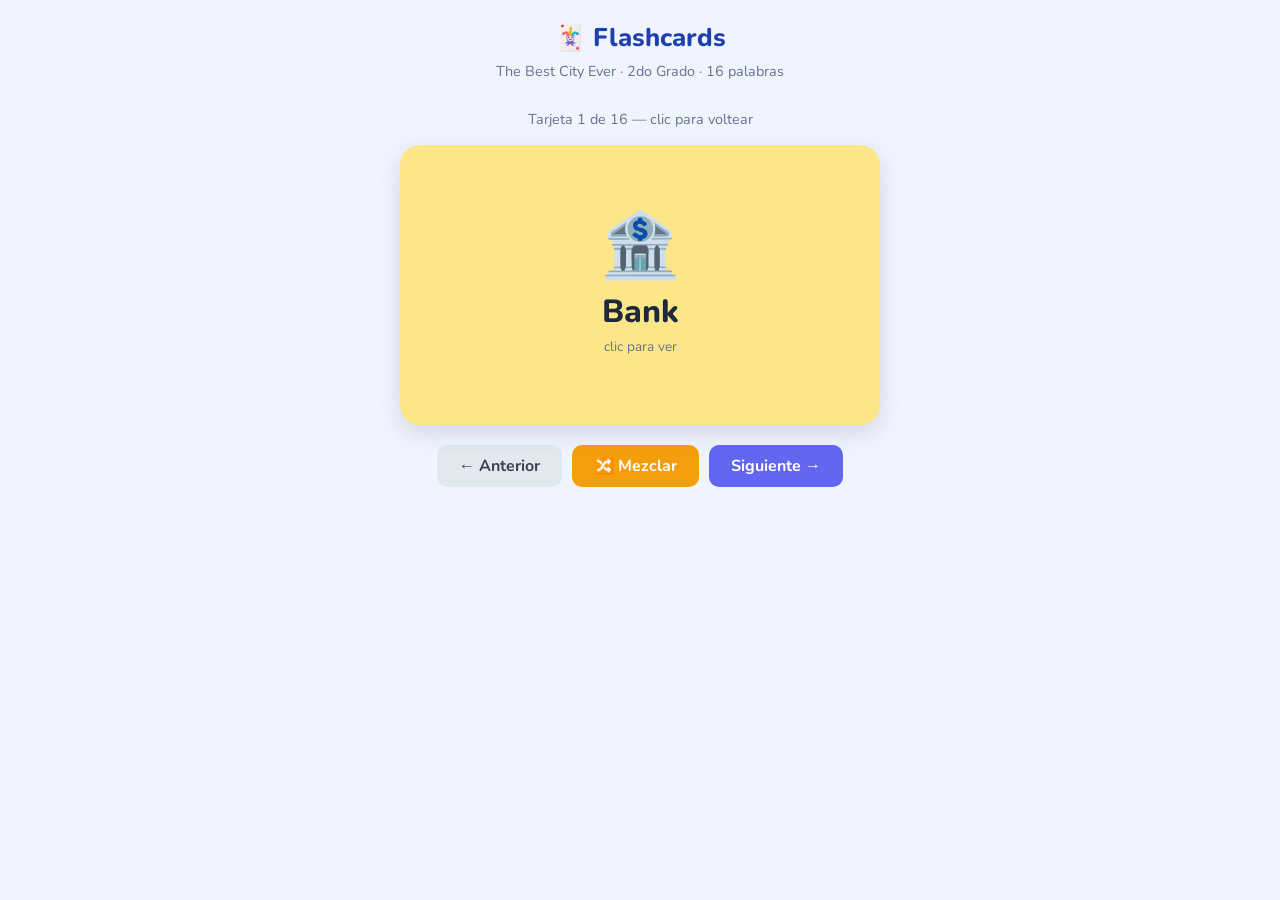
==== generado/2do/unit4/unit4_2do_flashcards.html @ e65393f5 "Actualizar material - 2026-06-15 10:07" ====
<!DOCTYPE html><html lang="en"><head>
<meta charset="UTF-8"><meta name="viewport" content="width=device-width,initial-scale=1">
<title>Flashcards — The Best City Ever</title>
<link href="https://fonts.googleapis.com/css2?family=Nunito:wght@400;700;800&display=swap" rel="stylesheet">
<style>

  *{box-sizing:border-box;margin:0;padding:0}
  body{font-family:'Nunito',Arial,sans-serif;background:#f0f4ff;min-height:100vh;padding:20px;color:#1e293b}
  h1{text-align:center;font-size:1.6rem;font-weight:800;color:#1e40af;margin-bottom:6px}
  .subtitle{text-align:center;color:#64748b;margin-bottom:28px;font-size:.9rem}
  button{font-family:inherit;cursor:pointer;border:none;border-radius:10px;font-weight:700;transition:all .15s}
  button:hover{opacity:.88;transform:translateY(-1px)}

.container{max-width:480px;margin:0 auto}
.progress{text-align:center;color:#64748b;font-size:.9rem;margin-bottom:16px}
.scene{width:100%;height:280px;perspective:1000px;margin-bottom:20px;cursor:pointer}
.card{width:100%;height:100%;position:relative;transform-style:preserve-3d;transition:transform .5s}
.card.flipped{transform:rotateY(180deg)}
.face{position:absolute;inset:0;border-radius:20px;display:flex;flex-direction:column;align-items:center;justify-content:center;gap:12px;backface-visibility:hidden;box-shadow:0 8px 24px rgba(0,0,0,.12)}
.front{background:var(--c)}
.back{transform:rotateY(180deg);background:#1e40af;color:white}
.emoji{font-size:4rem;line-height:1}
.word{font-size:2rem;font-weight:800;text-align:center;padding:0 16px}
.hint{font-size:.85rem;color:#64748b;margin-top:-8px}
.back .word{font-size:1.8rem}
.back .hint{color:#bfdbfe}
.controls{display:flex;gap:10px;justify-content:center;margin-bottom:16px}
.btn{padding:10px 22px;font-size:1rem;background:#6366f1;color:white}
.btn-sec{background:#e2e8f0;color:#374151}
.btn-mix{background:#f59e0b;color:white}
</style></head><body>
<div class="container">
  <h1>🃏 Flashcards</h1>
  <p class="subtitle">The Best City Ever · 2do Grado · <span id="cnt"></span></p>
  <div class="progress">Tarjeta <span id="idx">1</span> de <span id="tot"></span> — clic para voltear</div>
  <div class="scene" onclick="flip()">
    <div class="card" id="card">
      <div class="face front" id="front"><div class="emoji" id="emoji"></div><div class="word" id="word"></div><div class="hint">clic para ver</div></div>
      <div class="face back"><div class="word" id="back"></div></div>
    </div>
  </div>
  <div class="controls">
    <button class="btn btn-sec" onclick="prev()">← Anterior</button>
    <button class="btn btn-mix" onclick="mix()">🔀 Mezclar</button>
    <button class="btn" onclick="next()">Siguiente →</button>
  </div>
</div>
<script>
const ALL=[{"word":"Bank","emoji":"🏦","back":"Banco"},{"word":"Bookstore","emoji":"📚","back":"Librería"},{"word":"Bus Stop","emoji":"🚌","back":"Paradero"},{"word":"Computer Store","emoji":"💻","back":"Tienda de cómputo"},{"word":"Gas Station","emoji":"⛽","back":"Grifo"},{"word":"Hospital","emoji":"🏥","back":"Hospital"},{"word":"Movie Theater","emoji":"🎬","back":"Cine"},{"word":"Music Store","emoji":"🎵","back":"Tienda de música"},{"word":"Park","emoji":"🌳","back":"Parque"},{"word":"Pet Shop","emoji":"🐾","back":"Tienda de mascotas"},{"word":"Post Office","emoji":"📮","back":"Correos"},{"word":"Restaurant","emoji":"🍽️","back":"Restaurante"},{"word":"School","emoji":"🏫","back":"Colegio"},{"word":"Shopping Mall","emoji":"🛍️","back":"Centro comercial"},{"word":"Supermarket","emoji":"🛒","back":"Supermercado"},{"word":"Train Station","emoji":"🚂","back":"Estación de tren"}];
const COLORS=["#fde68a","#bfdbfe","#bbf7d0","#fecaca","#ddd6fe","#fed7aa","#99f6e4","#e9d5ff"];
let cards=[...ALL],i=0,flipped=false;
function show(){
  const c=cards[i];
  document.getElementById('card').classList.remove('flipped');
  document.getElementById('front').style.setProperty('--c',COLORS[i%COLORS.length]);
  document.getElementById('emoji').textContent=c.emoji;
  document.getElementById('word').textContent=c.word;
  document.getElementById('back').textContent=c.back;
  document.getElementById('idx').textContent=i+1;
  document.getElementById('tot').textContent=cards.length;
  document.getElementById('cnt').textContent=cards.length+' palabras';
  flipped=false;
}
function flip(){ document.getElementById('card').classList.toggle('flipped'); flipped=!flipped; }
function next(){ i=(i+1)%cards.length; show(); }
function prev(){ i=(i-1+cards.length)%cards.length; show(); }
function mix(){ cards=cards.sort(()=>Math.random()-.5); i=0; show(); }
show();
</script></body></html>
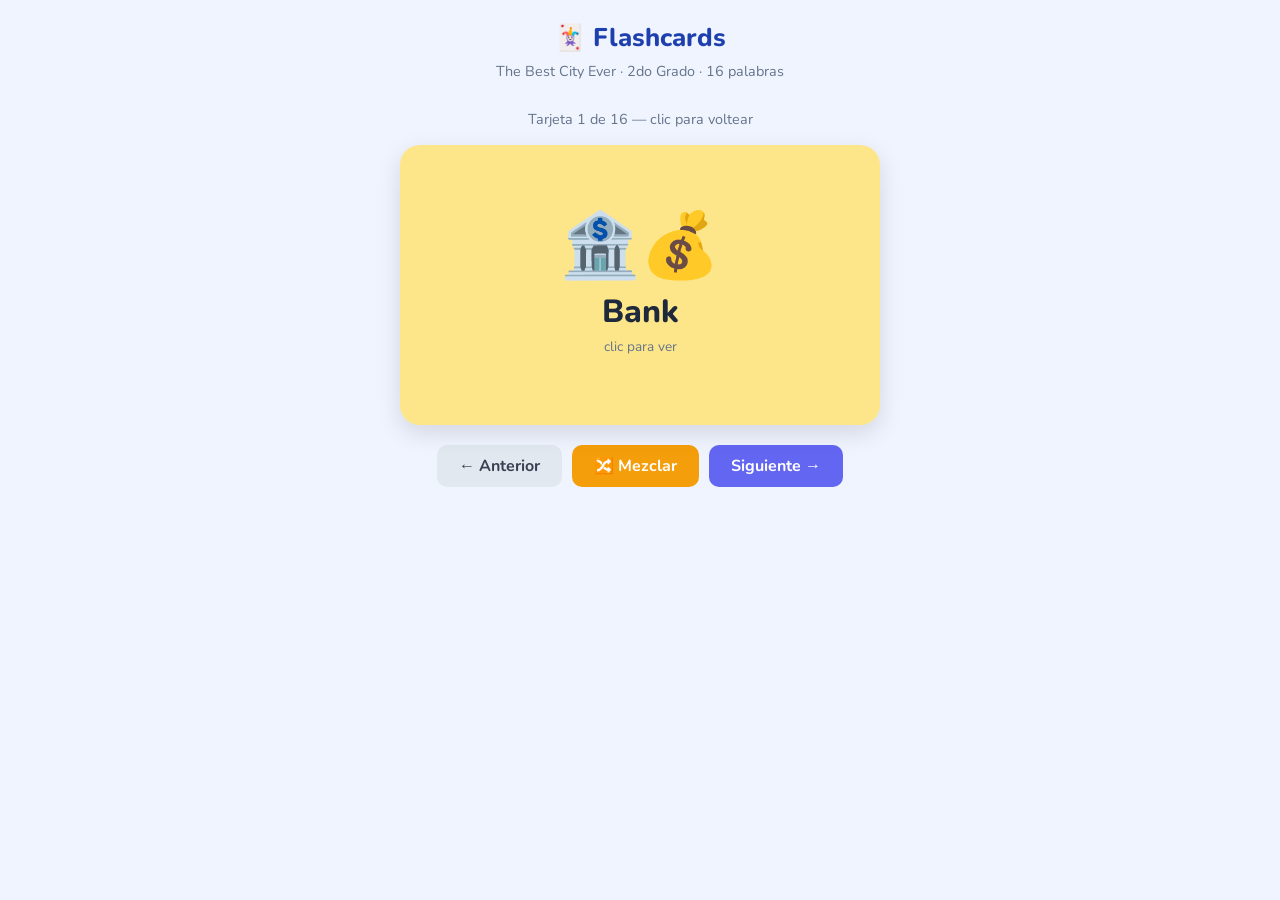
==== commit b7308e9d: "Actualizar material - 2026-06-15 11:58" ====
--- a/generado/2do/unit4/unit4_2do_flashcards.html
+++ b/generado/2do/unit4/unit4_2do_flashcards.html
@@ -46,7 +46,7 @@
   </div>
 </div>
 <script>
-const ALL=[{"word":"Bank","emoji":"🏦","back":"Banco"},{"word":"Bookstore","emoji":"📚","back":"Librería"},{"word":"Bus Stop","emoji":"🚌","back":"Paradero"},{"word":"Computer Store","emoji":"💻","back":"Tienda de cómputo"},{"word":"Gas Station","emoji":"⛽","back":"Grifo"},{"word":"Hospital","emoji":"🏥","back":"Hospital"},{"word":"Movie Theater","emoji":"🎬","back":"Cine"},{"word":"Music Store","emoji":"🎵","back":"Tienda de música"},{"word":"Park","emoji":"🌳","back":"Parque"},{"word":"Pet Shop","emoji":"🐾","back":"Tienda de mascotas"},{"word":"Post Office","emoji":"📮","back":"Correos"},{"word":"Restaurant","emoji":"🍽️","back":"Restaurante"},{"word":"School","emoji":"🏫","back":"Colegio"},{"word":"Shopping Mall","emoji":"🛍️","back":"Centro comercial"},{"word":"Supermarket","emoji":"🛒","back":"Supermercado"},{"word":"Train Station","emoji":"🚂","back":"Estación de tren"}];
+const ALL=[{"word":"Bank","emoji":"🏦💰","back":"Banco"},{"word":"Bookstore","emoji":"📚🔖","back":"Librería"},{"word":"Bus Stop","emoji":"🚌🛑","back":"Paradero"},{"word":"Computer Store","emoji":"💻🖥️","back":"Tienda de cómputo"},{"word":"Gas Station","emoji":"⛽🚗","back":"Grifo"},{"word":"Hospital","emoji":"🏥💊","back":"Hospital"},{"word":"Movie Theater","emoji":"🎬🍿","back":"Cine"},{"word":"Music Store","emoji":"🎵🎸","back":"Tienda de música"},{"word":"Park","emoji":"🌳🌿","back":"Parque"},{"word":"Pet Shop","emoji":"🐾🐕","back":"Tienda de mascotas"},{"word":"Post Office","emoji":"📮📬","back":"Correos"},{"word":"Restaurant","emoji":"🍽️🥘","back":"Restaurante"},{"word":"School","emoji":"🏫📝","back":"Colegio"},{"word":"Shopping Mall","emoji":"🛍️🏬","back":"Centro comercial"},{"word":"Supermarket","emoji":"🛒🥦","back":"Supermercado"},{"word":"Train Station","emoji":"🚂🏢","back":"Estación de tren"}];
 const COLORS=["#fde68a","#bfdbfe","#bbf7d0","#fecaca","#ddd6fe","#fed7aa","#99f6e4","#e9d5ff"];
 let cards=[...ALL],i=0,flipped=false;
 function show(){
